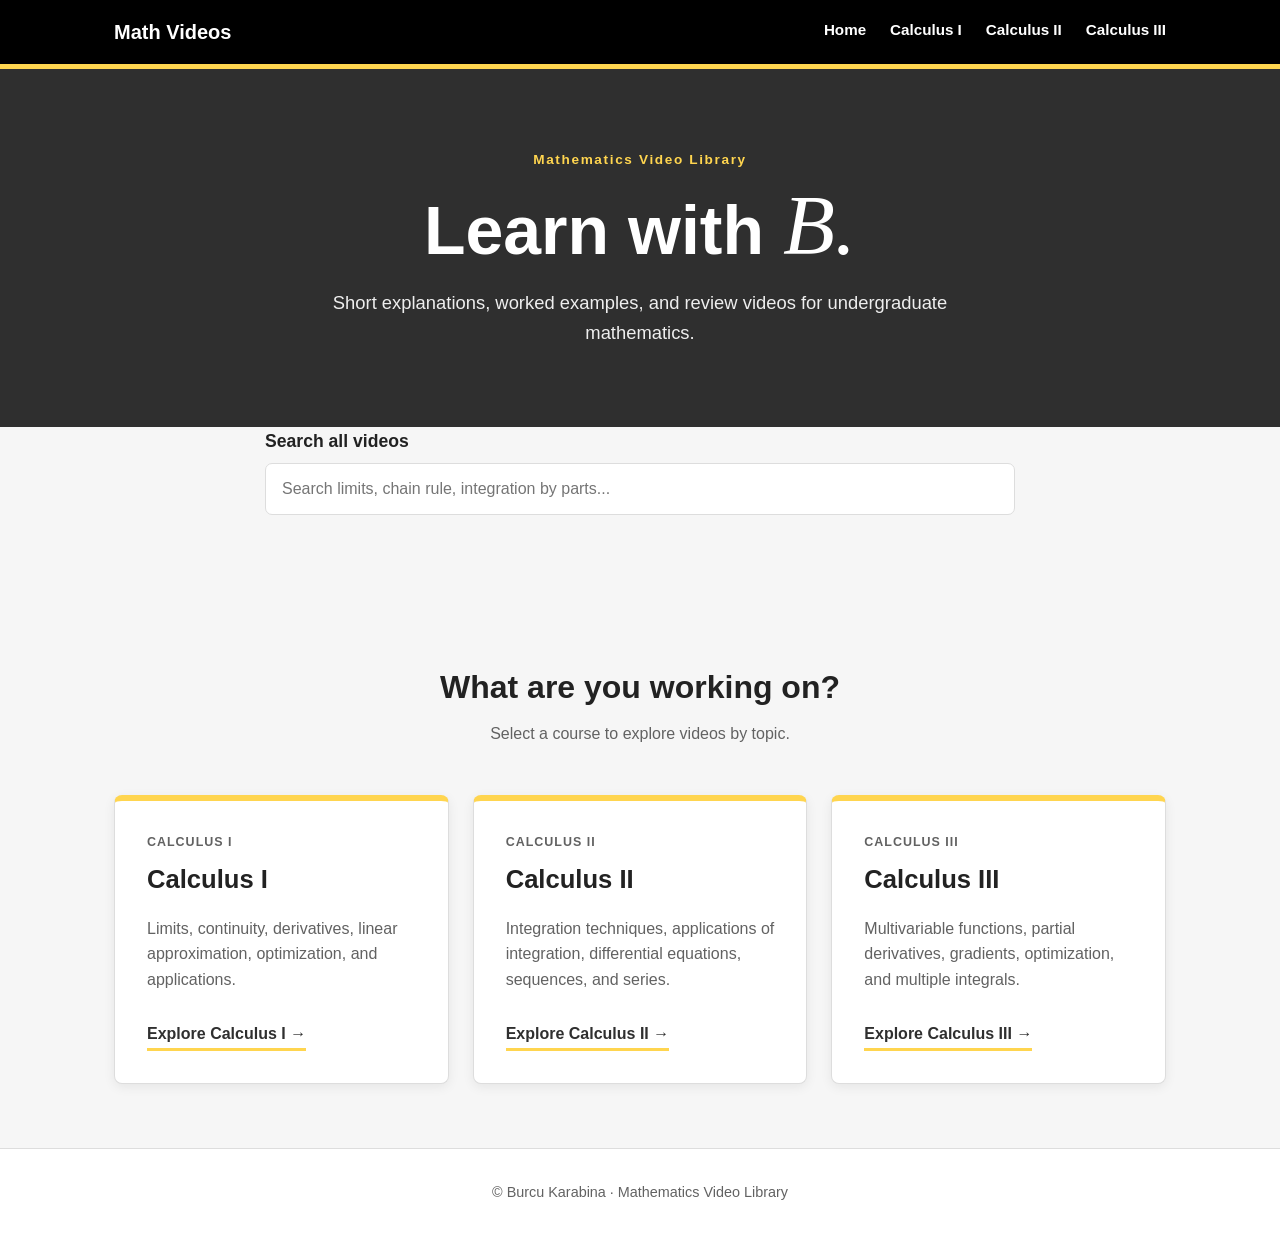
==== index.html @ c0ece79a "Update index.html" ====
<!DOCTYPE html>
<html lang="en">
<head>
  <meta charset="UTF-8">
  <meta name="viewport" content="width=device-width, initial-scale=1.0">

  <title>Math Videos | Burcu Karabina</title>

  <link rel="stylesheet" href="style.css">
</head>

<body>

  <header class="site-header">
    <div class="header-inner">
      <a class="site-title" href="index.html">Math Videos</a>

      <nav aria-label="Main navigation">
        <a href="index.html">Home</a>
        <a href="calculus-1.html">Calculus I</a>
        <a href="calculus-2.html">Calculus II</a>
        <a href="calculus-3.html">Calculus III</a>
      </nav>
    </div>
  </header>

  <section class="hero">
    <div class="hero-content">
      <p class="eyebrow">Mathematics Video Library</p>

      <h1>Learn with <span class="fancy-b">B.</span></h1>

      <p class="hero-text">
        Short explanations, worked examples, and review videos
        for undergraduate mathematics.
      </p>
    </div>
  </section>
<section class="global-search-section">

  <label for="global-search">Search all videos</label>

  <input
    type="search"
    id="global-search"
    placeholder="Search limits, chain rule, integration by parts..."
  >

  <div id="search-results"></div>

</section>
  <main>

    <section class="intro">
      <h2>What are you working on?</h2>

      <p>
        Select a course to explore videos by topic.
      </p>
    </section>

    <section class="courses" aria-label="Available courses">

      <article class="course-card">
        <p class="course-label">CALCULUS I</p>

        <h2>Calculus I</h2>

        <p>
          Limits, continuity, derivatives, linear approximation,
          optimization, and applications.
        </p>

        <a class="course-link" href="calculus-1.html">
          Explore Calculus I →
        </a>
      </article>

      <article class="course-card">
        <p class="course-label">CALCULUS II</p>

        <h2>Calculus II</h2>

        <p>
          Integration techniques, applications of integration,
          differential equations, sequences, and series.
        </p>

        <a class="course-link" href="calculus-2.html">
          Explore Calculus II →
        </a>
      </article>

      <article class="course-card">
        <p class="course-label">CALCULUS III</p>

        <h2>Calculus III</h2>

        <p>
          Multivariable functions, partial derivatives,
          gradients, optimization, and multiple integrals.
        </p>

        <a class="course-link" href="calculus-3.html">
          Explore Calculus III →
        </a>
      </article>

    </section>

  </main>

  <footer>
    <p>© Burcu Karabina · Mathematics Video Library</p>
  </footer>
<script src="videos.js"></script>

<script>
  const searchInput = document.getElementById("global-search");
  const resultsContainer = document.getElementById("search-results");

  searchInput.addEventListener("input", () => {
    const term = searchInput.value.toLowerCase().trim();

    resultsContainer.innerHTML = "";

    if (term === "") {
      return;
    }

    const matches = videos.filter(video =>
      video.title.toLowerCase().includes(term) ||
      video.topic.toLowerCase().includes(term) ||
      video.section.toLowerCase().includes(term) ||
      video.description.toLowerCase().includes(term) ||
      video.courseName.toLowerCase().includes(term)
    );

    if (matches.length === 0) {
      resultsContainer.innerHTML =
        '<p class="no-results">No matching videos found.</p>';
      return;
    }

    matches.forEach(video => {
      const result = document.createElement("a");

      result.className = "search-result";

      result.href = `${video.page}#${video.id}`;

      result.innerHTML = `
        <span class="search-course">
          ${video.courseName}
        </span>

        <strong>${video.title}</strong>

        <span>${video.section}</span>
      `;

      resultsContainer.appendChild(result);
    });
  });
</script>
</body>
</html>
---- style.css ----
/* =========================================
   UW-INSPIRED COLOUR PALETTE
========================================= */

:root {
  --uw-black: #000000;
  --uw-charcoal: #2f2f2f;

  --uw-gold: #ffd54f;
  --uw-light-gold: #fff6cc;

  --uw-teal: #007c89;

  --background: #f6f6f6;
  --surface: #ffffff;

  --text: #222222;
  --muted-text: #626262;
  --border: #dddddd;

  --max-width: 1100px;
}


/* =========================================
   BASE
========================================= */

* {
  box-sizing: border-box;
}

html {
  scroll-behavior: smooth;
}

body {
  margin: 0;

  font-family:
    Arial,
    Helvetica,
    sans-serif;

  background: var(--background);
  color: var(--text);

  line-height: 1.6;
}

a {
  color: inherit;
}


/* =========================================
   NAVIGATION
========================================= */

.site-header {
  background: var(--uw-black);
  color: white;

  border-bottom: 5px solid var(--uw-gold);
}

.header-inner {
  max-width: var(--max-width);

  margin: 0 auto;
  padding: 1rem 1.5rem;

  display: flex;
  align-items: center;
  justify-content: space-between;

  gap: 2rem;
}

.site-title {
  font-size: 1.25rem;
  font-weight: 700;

  text-decoration: none;
}

nav {
  display: flex;
  gap: 1.5rem;
}

nav a {
  color: white;

  font-size: 0.95rem;
  font-weight: 600;

  text-decoration: none;

  padding-bottom: 3px;
}

nav a:hover {
  border-bottom: 3px solid var(--uw-gold);
}


/* =========================================
   HERO
========================================= */

.hero {
  background: var(--uw-charcoal);
  color: white;

  padding: 5rem 1.5rem;
}

.hero-content {
  max-width: var(--max-width);

  margin: 0 auto;
  text-align: center;
}

.eyebrow {
  margin: 0 0 0.5rem;

  color: var(--uw-gold);

  font-size: 0.85rem;
  font-weight: 700;

  letter-spacing: 0.12em;
}

.hero h1 {
  margin: 0;

  font-size: clamp(2.5rem, 6vw, 4.25rem);
  line-height: 1.1;
}

.hero-text {
  max-width: 700px;

  margin: 1rem auto 0;

  color: #eeeeee;

  font-size: 1.15rem;
}


/* =========================================
   MAIN CONTENT
========================================= */

main {
  max-width: var(--max-width);

  margin: 0 auto;
  padding: 3.5rem 1.5rem 4rem;
}

.intro {
  max-width: 700px;

  margin: 0 auto 3rem;

  text-align: center;
}

.intro h2 {
  margin-bottom: 0.5rem;

  font-size: 2rem;
}

.intro p {
  margin-top: 0;

  color: var(--muted-text);
}

.fancy-b {
  font-family: "Snell Roundhand", "Brush Script MT", "Segoe Script", cursive;
  font-size: 1.25em;
  font-weight: 400;
  font-style: italic;
}

/* =========================================
   COURSE CARDS
========================================= */

.courses {
  display: grid;

  grid-template-columns:
    repeat(auto-fit, minmax(250px, 1fr));

  gap: 1.5rem;
}

.course-card {
  background: var(--surface);

  border: 1px solid var(--border);
  border-top: 6px solid var(--uw-gold);

  border-radius: 8px;

  padding: 2rem;

  box-shadow:
    0 3px 12px rgba(0, 0, 0, 0.07);

  transition:
    transform 0.2s ease,
    box-shadow 0.2s ease;
}

.course-card:hover {
  transform: translateY(-4px);

  box-shadow:
    0 8px 20px rgba(0, 0, 0, 0.11);
}

.course-label {
  margin: 0 0 0.4rem;

  color: var(--uw-teal);

  font-size: 0.78rem;
  font-weight: 700;

  letter-spacing: 0.08em;
}

.course-card h2 {
  margin: 0 0 0.75rem;

  font-size: 1.6rem;
}

.course-card p {
  color: var(--muted-text);
}

.course-link {
  display: inline-block;

  margin-top: 0.75rem;

  color: var(--uw-charcoal);

  font-weight: 700;
  text-decoration: none;

  border-bottom: 3px solid var(--uw-gold);

  padding-bottom: 2px;
}

.course-link:hover {
  background: var(--uw-light-gold);
}


/* =========================================
   ACCESSIBILITY
========================================= */

a:focus-visible {
  outline: 3px solid var(--uw-teal);
  outline-offset: 4px;
}


/* =========================================
   FOOTER
========================================= */

footer {
  background: white;

  border-top: 1px solid var(--border);

  padding: 2rem 1.5rem;

  text-align: center;

  color: var(--muted-text);

  font-size: 0.9rem;
}

footer p {
  margin: 0;
}


/* =========================================
   MOBILE
========================================= */

@media (max-width: 700px) {

  .header-inner {
    flex-direction: column;
    align-items: flex-start;

    gap: 0.75rem;
  }

  nav {
    flex-wrap: wrap;

    gap: 0.75rem 1.25rem;
  }

  .hero {
    padding: 3.5rem 1rem;
  }

  main {
    padding:
      2.5rem 1rem
      3rem;
  }

  .course-card {
    padding: 1.5rem;
  }
}

/* =========================================
   COURSE PAGE
========================================= */

.course-hero {
  background: var(--uw-charcoal);
  color: white;

  padding: 3.5rem 1.5rem;
}

.course-hero-content {
  max-width: var(--max-width);

  margin: 0 auto;
}

.course-hero h1 {
  margin: 0;

  font-size: clamp(2.4rem, 5vw, 3.5rem);
}

.course-hero p {
  max-width: 700px;

  margin-top: 0.75rem;

  color: #eeeeee;
}


/* =========================================
   VIDEO SECTIONS
========================================= */

.video-section {
  margin-bottom: 4rem;
}

.video-section h2 {
  margin-bottom: 1.5rem;

  font-size: 1.8rem;
}


/* =========================================
   VIDEO GRID
========================================= */

.video-grid {
  display: grid;

  grid-template-columns:
    repeat(auto-fit, minmax(280px, 1fr));

  gap: 1.5rem;
}


/* =========================================
   VIDEO CARDS
========================================= */

.video-card {
  background: var(--surface);

  border: 1px solid var(--border);

  border-radius: 8px;

  overflow: hidden;

  box-shadow:
    0 3px 12px rgba(0, 0, 0, 0.07);
}

.video-placeholder {
  aspect-ratio: 16 / 9;

  background: var(--uw-charcoal);
  color: white;

  display: flex;
  align-items: center;
  justify-content: center;

  text-align: center;

  font-weight: 700;
}

.video-card-content {
  padding: 1.5rem;
}

.video-topic {
  margin: 0 0 0.3rem;

  color: var(--uw-teal);

  font-size: 0.75rem;
  font-weight: 700;

  letter-spacing: 0.08em;
}

.video-card h3 {
  margin: 0 0 0.5rem;

  font-size: 1.25rem;
}

.video-card p {
  color: var(--muted-text);
}

/* =========================================
   RESPONSIVE VIDEO EMBEDS
========================================= */

.video-wrapper {
  position: relative;
  width: 100%;
  aspect-ratio: 16 / 9;
  background: var(--uw-black);
}

.video-wrapper iframe {
  width: 100%;
  height: 100%;

  display: block;

  border: 0;
}

/* =========================================
   GLOBAL VIDEO SEARCH
========================================= */

.global-search-section {
  max-width: 750px;
  margin: 0 auto 4rem;
}

.global-search-section label {
  display: block;
  margin-bottom: 0.5rem;

  font-weight: 700;
  font-size: 1.1rem;
}

#global-search {
  width: 100%;

  padding: 1rem;

  border: 1px solid var(--border);
  border-radius: 7px;

  background: white;

  font-size: 1rem;
}

#global-search:focus {
  outline: 3px solid var(--uw-teal);
  outline-offset: 2px;
}


/* Search results */

#search-results {
  margin-top: 0.75rem;
}

.search-result {
  display: grid;
  gap: 0.15rem;

  padding: 1rem;

  background: white;

  border: 1px solid var(--border);
  border-bottom: none;

  color: var(--text);
  text-decoration: none;
}

.search-result:first-child {
  border-radius: 7px 7px 0 0;
}

.search-result:last-child {
  border-bottom: 1px solid var(--border);
  border-radius: 0 0 7px 7px;
}

.search-result:only-child {
  border-bottom: 1px solid var(--border);
  border-radius: 7px;
}

.search-result:hover {
  background: var(--uw-light-gold);
}

.search-course {
  color: var(--uw-teal);

  font-size: 0.75rem;
  font-weight: 700;

  letter-spacing: 0.06em;
  text-transform: uppercase;
}

.search-result strong {
  font-size: 1.05rem;
}

.search-result span:last-child {
  color: var(--muted-text);
  font-size: 0.9rem;
}

.video-card {
  scroll-margin-top: 100px;
}

.video-card:target {
  outline: 4px solid var(--uw-gold);
  outline-offset: 4px;
}
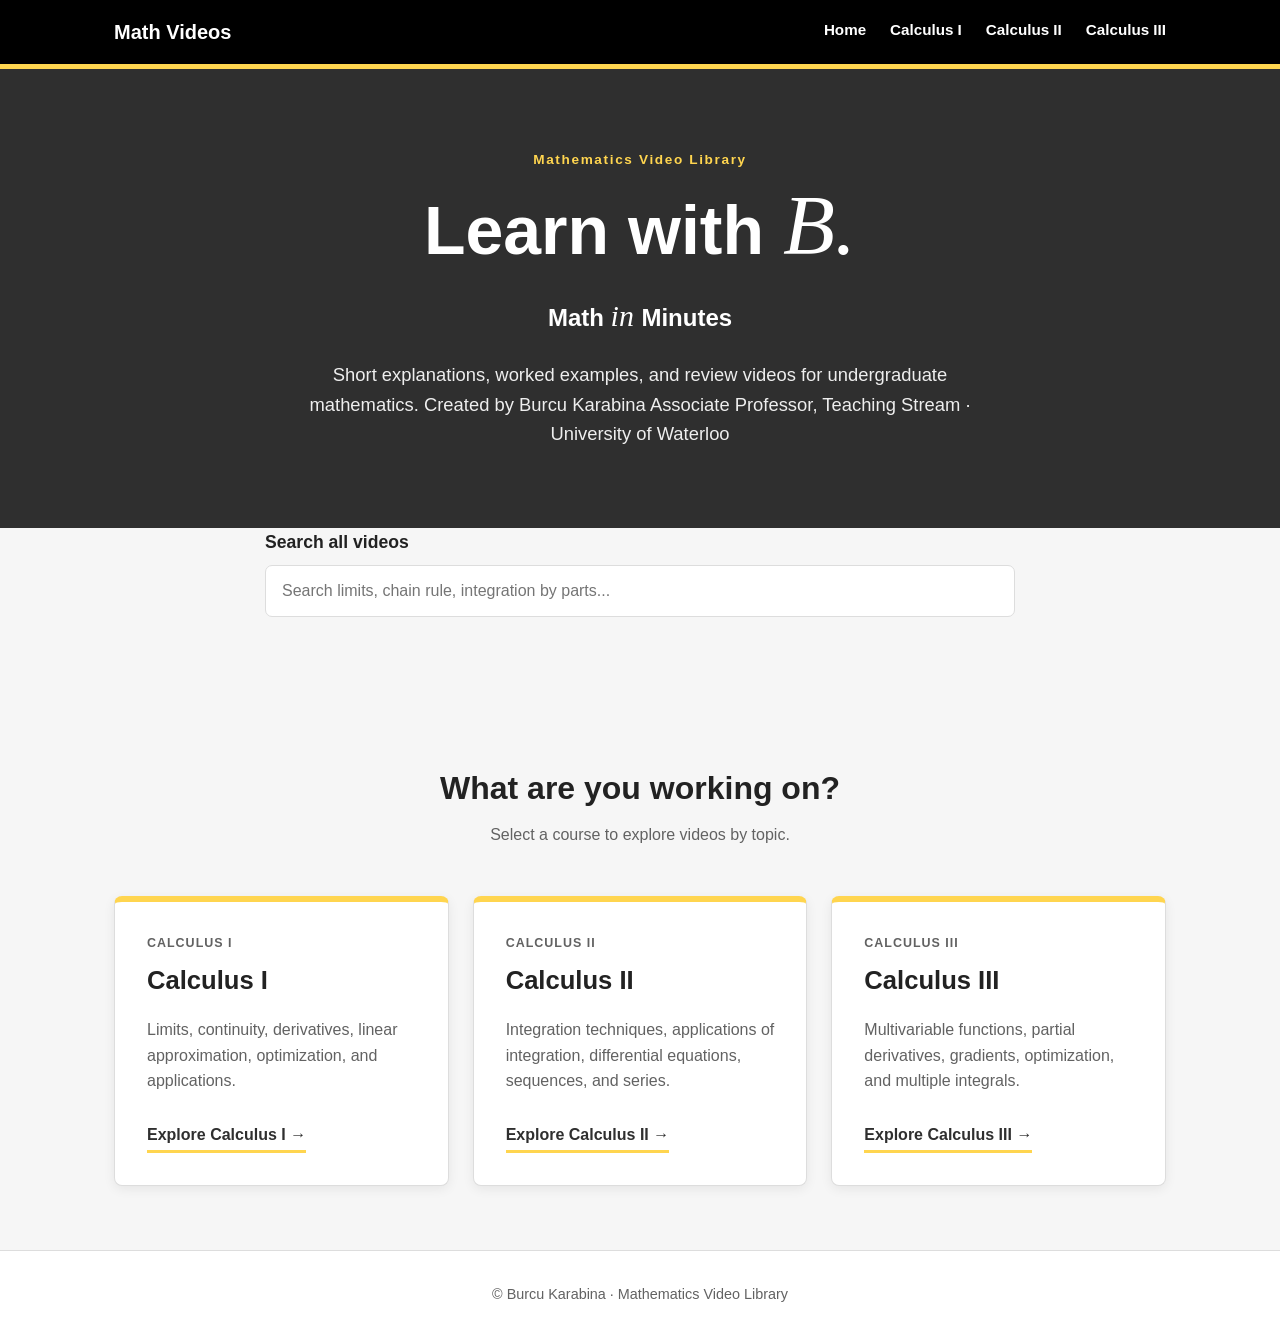
==== commit 61207c38: "Update index.html" ====
--- a/index.html
+++ b/index.html
@@ -29,10 +29,12 @@
       <p class="eyebrow">Mathematics Video Library</p>
 
       <h1>Learn with <span class="fancy-b">B.</span></h1>
+      <h2>Math <span class="fancy-b">in </span> Minutes</h2>
 
       <p class="hero-text">
         Short explanations, worked examples, and review videos
-        for undergraduate mathematics.
+        for undergraduate mathematics. Created by Burcu Karabina
+Associate Professor, Teaching Stream · University of Waterloo
       </p>
     </div>
   </section>
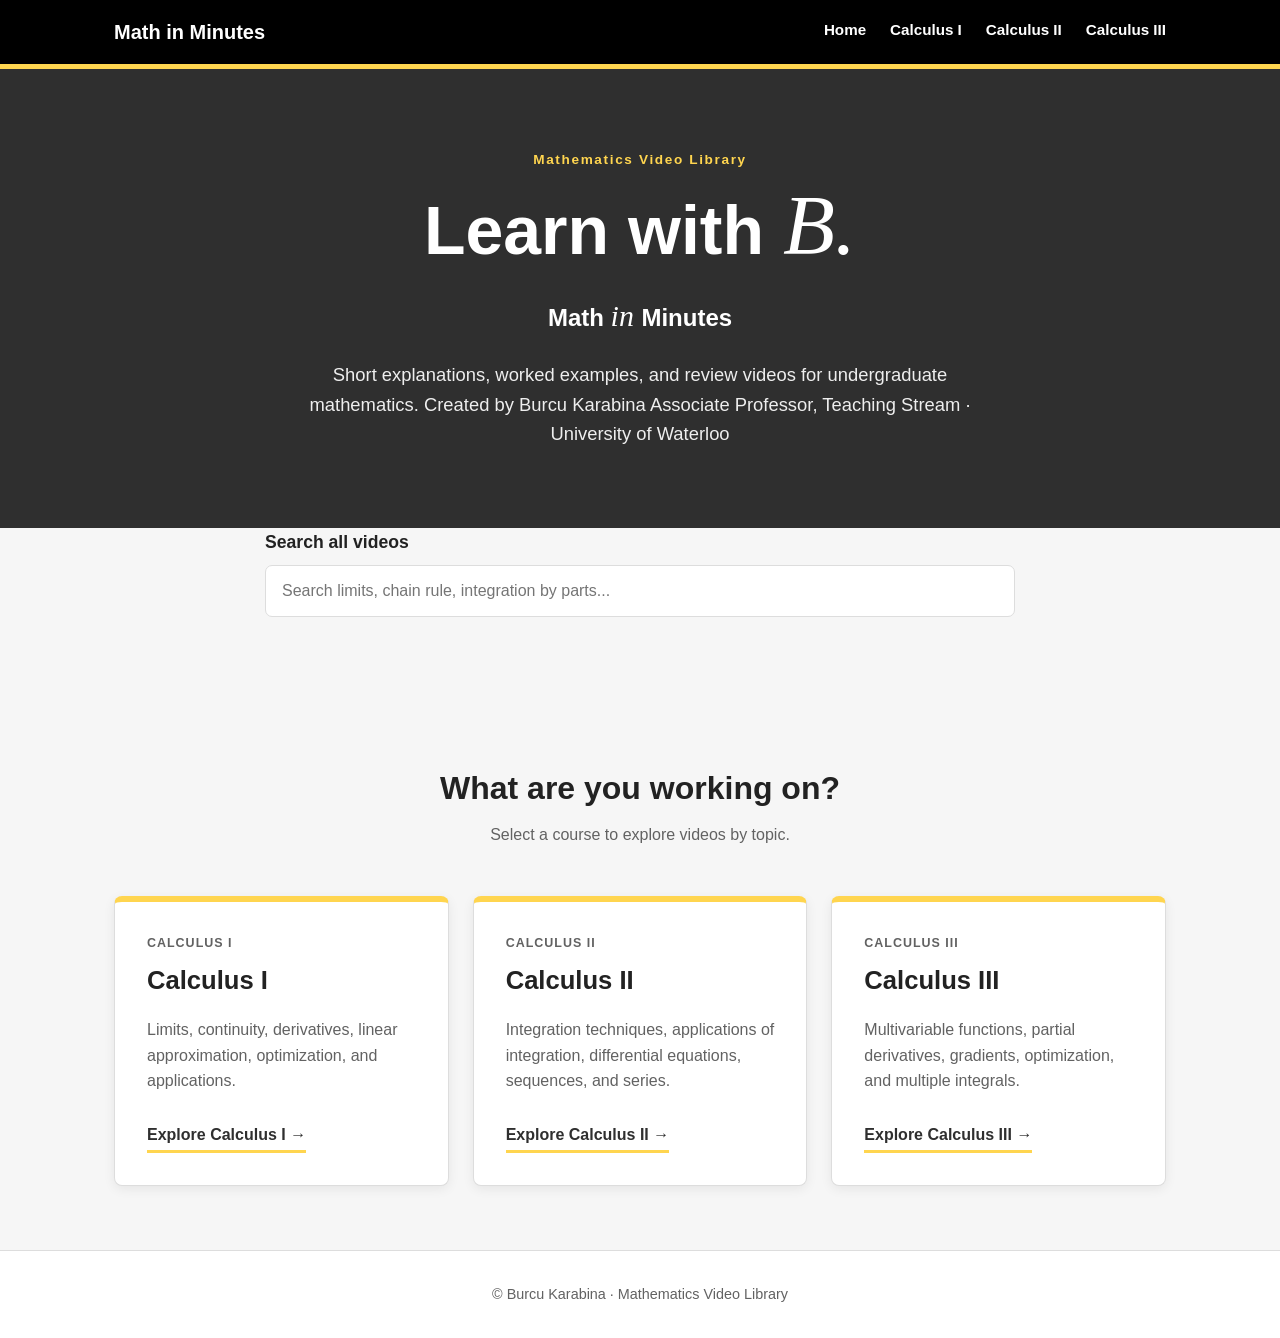
==== commit 9d22569d: "Update index.html" ====
--- a/index.html
+++ b/index.html
@@ -13,7 +13,7 @@
 
   <header class="site-header">
     <div class="header-inner">
-      <a class="site-title" href="index.html">Math Videos</a>
+      <a class="site-title" href="index.html">Math in Minutes</a>
 
       <nav aria-label="Main navigation">
         <a href="index.html">Home</a>
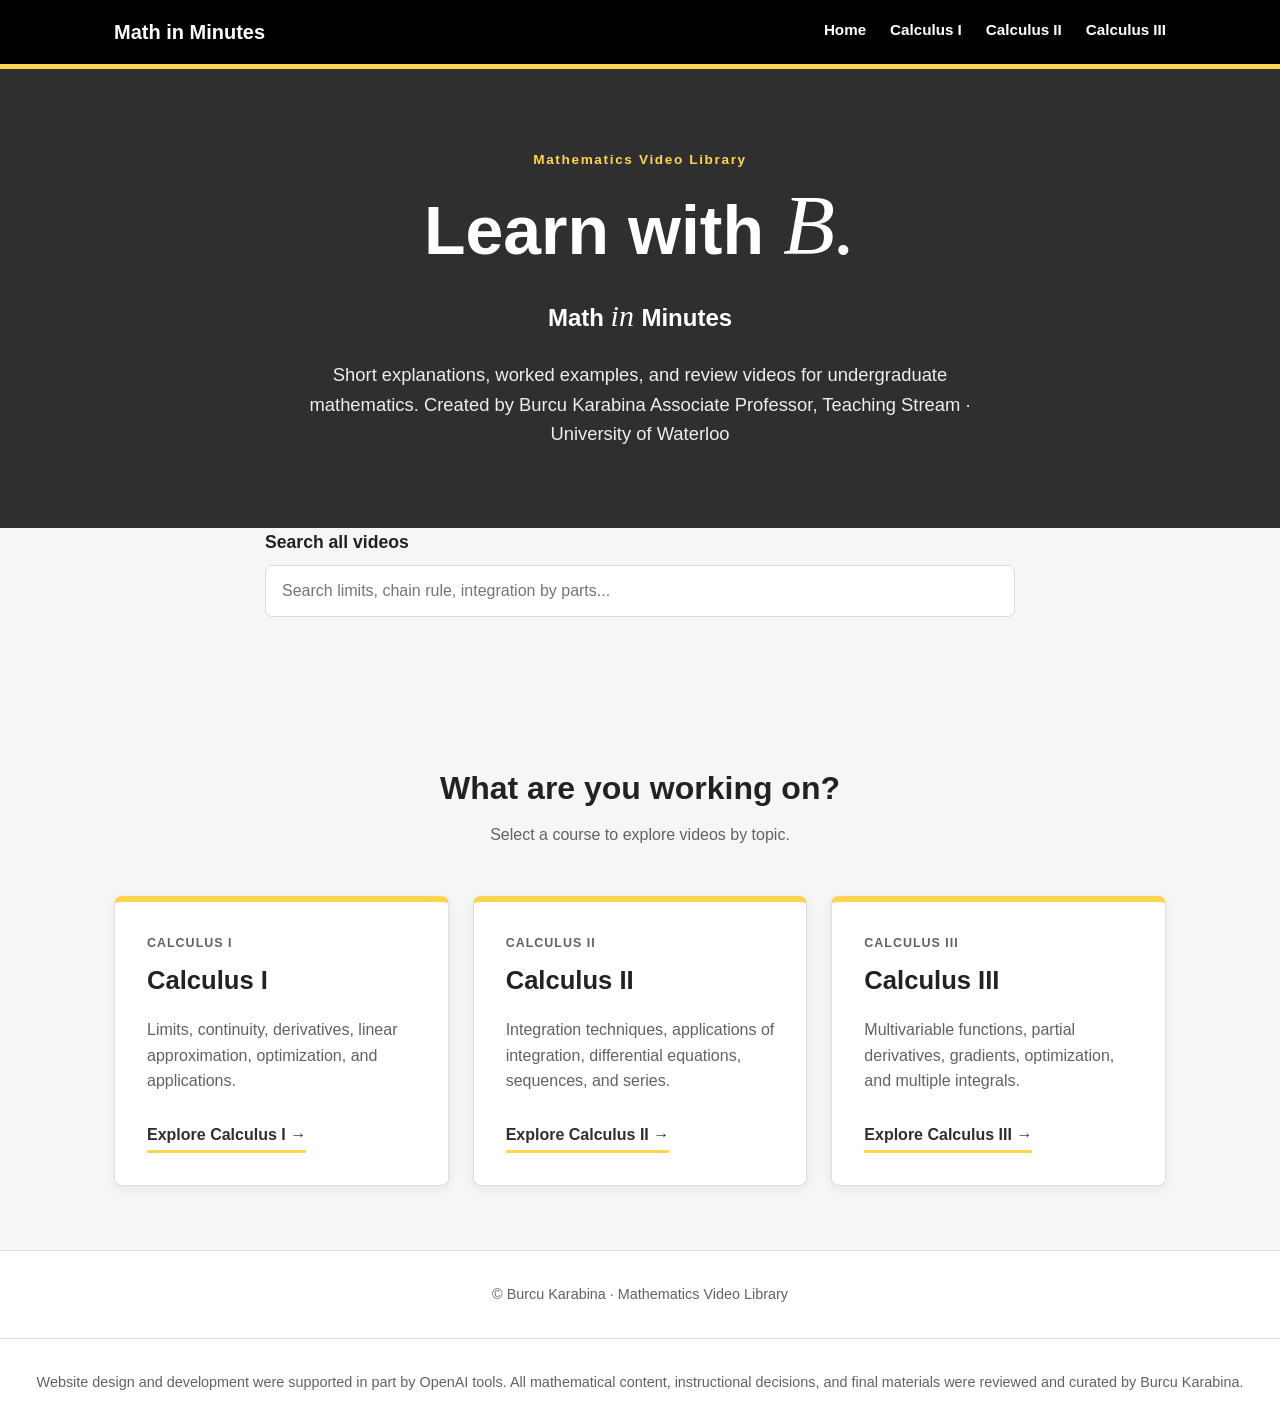
==== commit a7bc31e2: "Update index.html" ====
--- a/index.html
+++ b/index.html
@@ -165,5 +165,12 @@
     });
   });
 </script>
+  <footer class="site-footer">
+  <p>
+    Website design and development were supported in part by OpenAI tools.
+    All mathematical content, instructional decisions, and final materials
+    were reviewed and curated by Burcu Karabina.
+  </p>
+</footer>
 </body>
 </html>
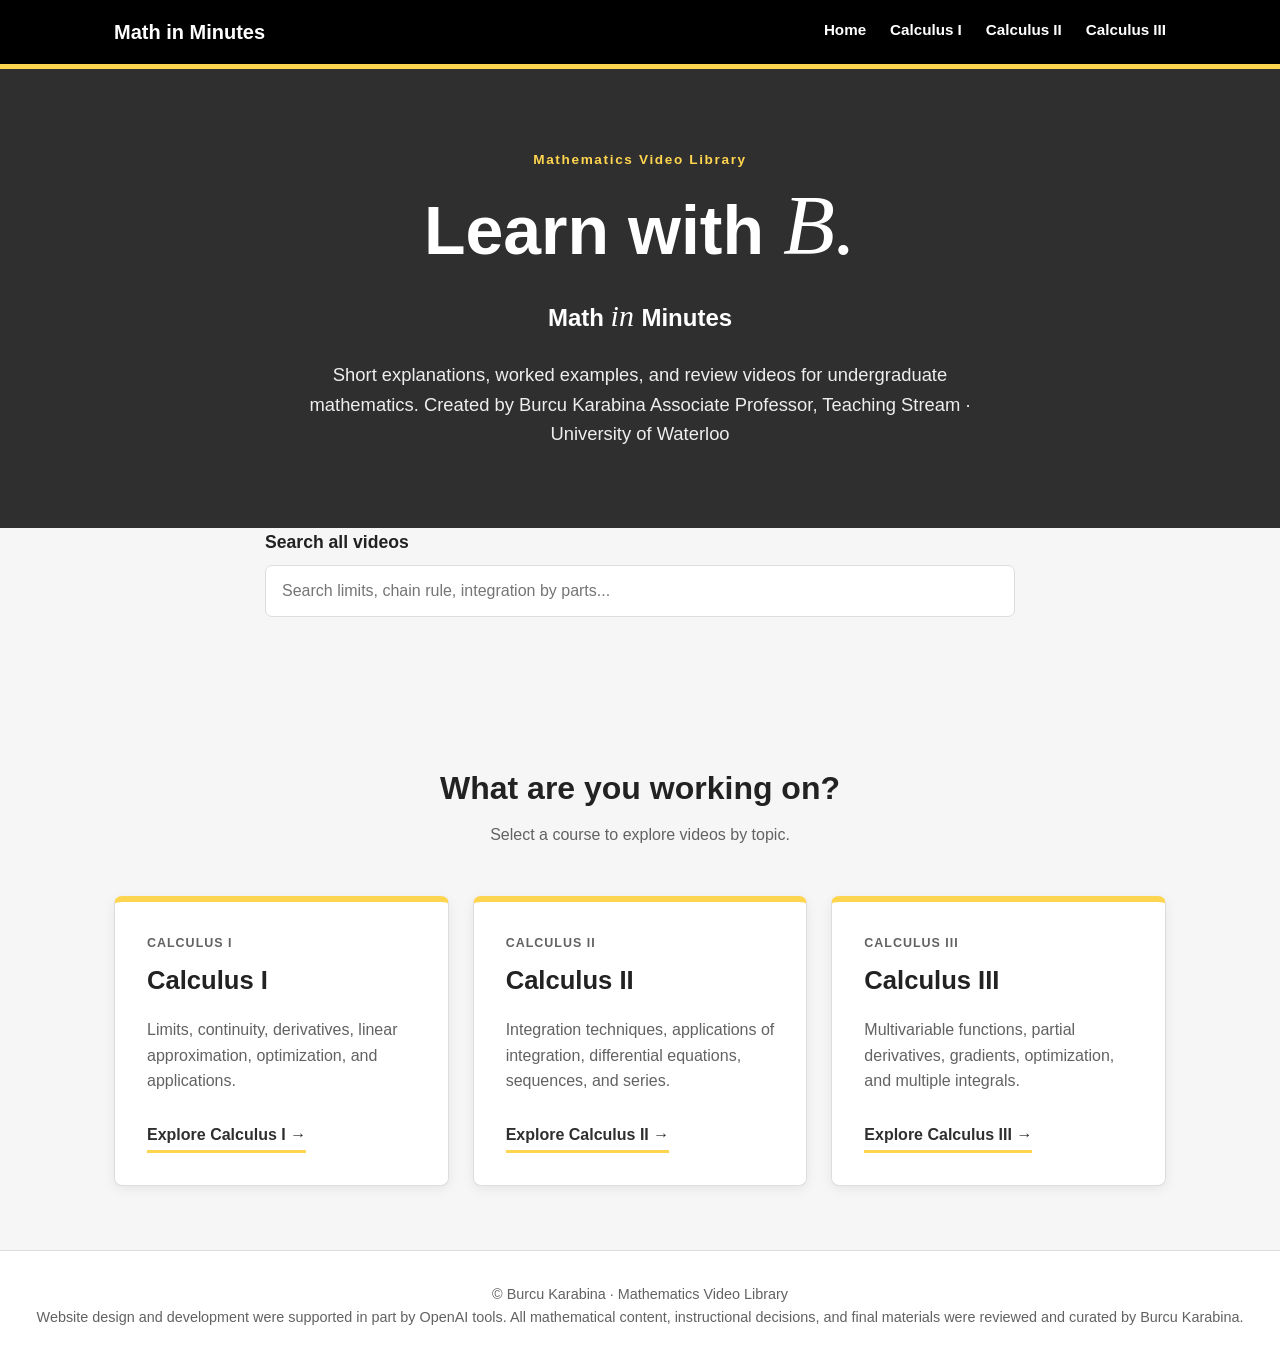
==== commit a930b57e: "Update index.html" ====
--- a/index.html
+++ b/index.html
@@ -114,6 +114,11 @@
 
   <footer>
     <p>© Burcu Karabina · Mathematics Video Library</p>
+     <p>
+    Website design and development were supported in part by OpenAI tools.
+    All mathematical content, instructional decisions, and final materials
+    were reviewed and curated by Burcu Karabina.
+  </p>
   </footer>
 <script src="videos.js"></script>
 
@@ -165,12 +170,5 @@
     });
   });
 </script>
-  <footer class="site-footer">
-  <p>
-    Website design and development were supported in part by OpenAI tools.
-    All mathematical content, instructional decisions, and final materials
-    were reviewed and curated by Burcu Karabina.
-  </p>
-</footer>
 </body>
 </html>
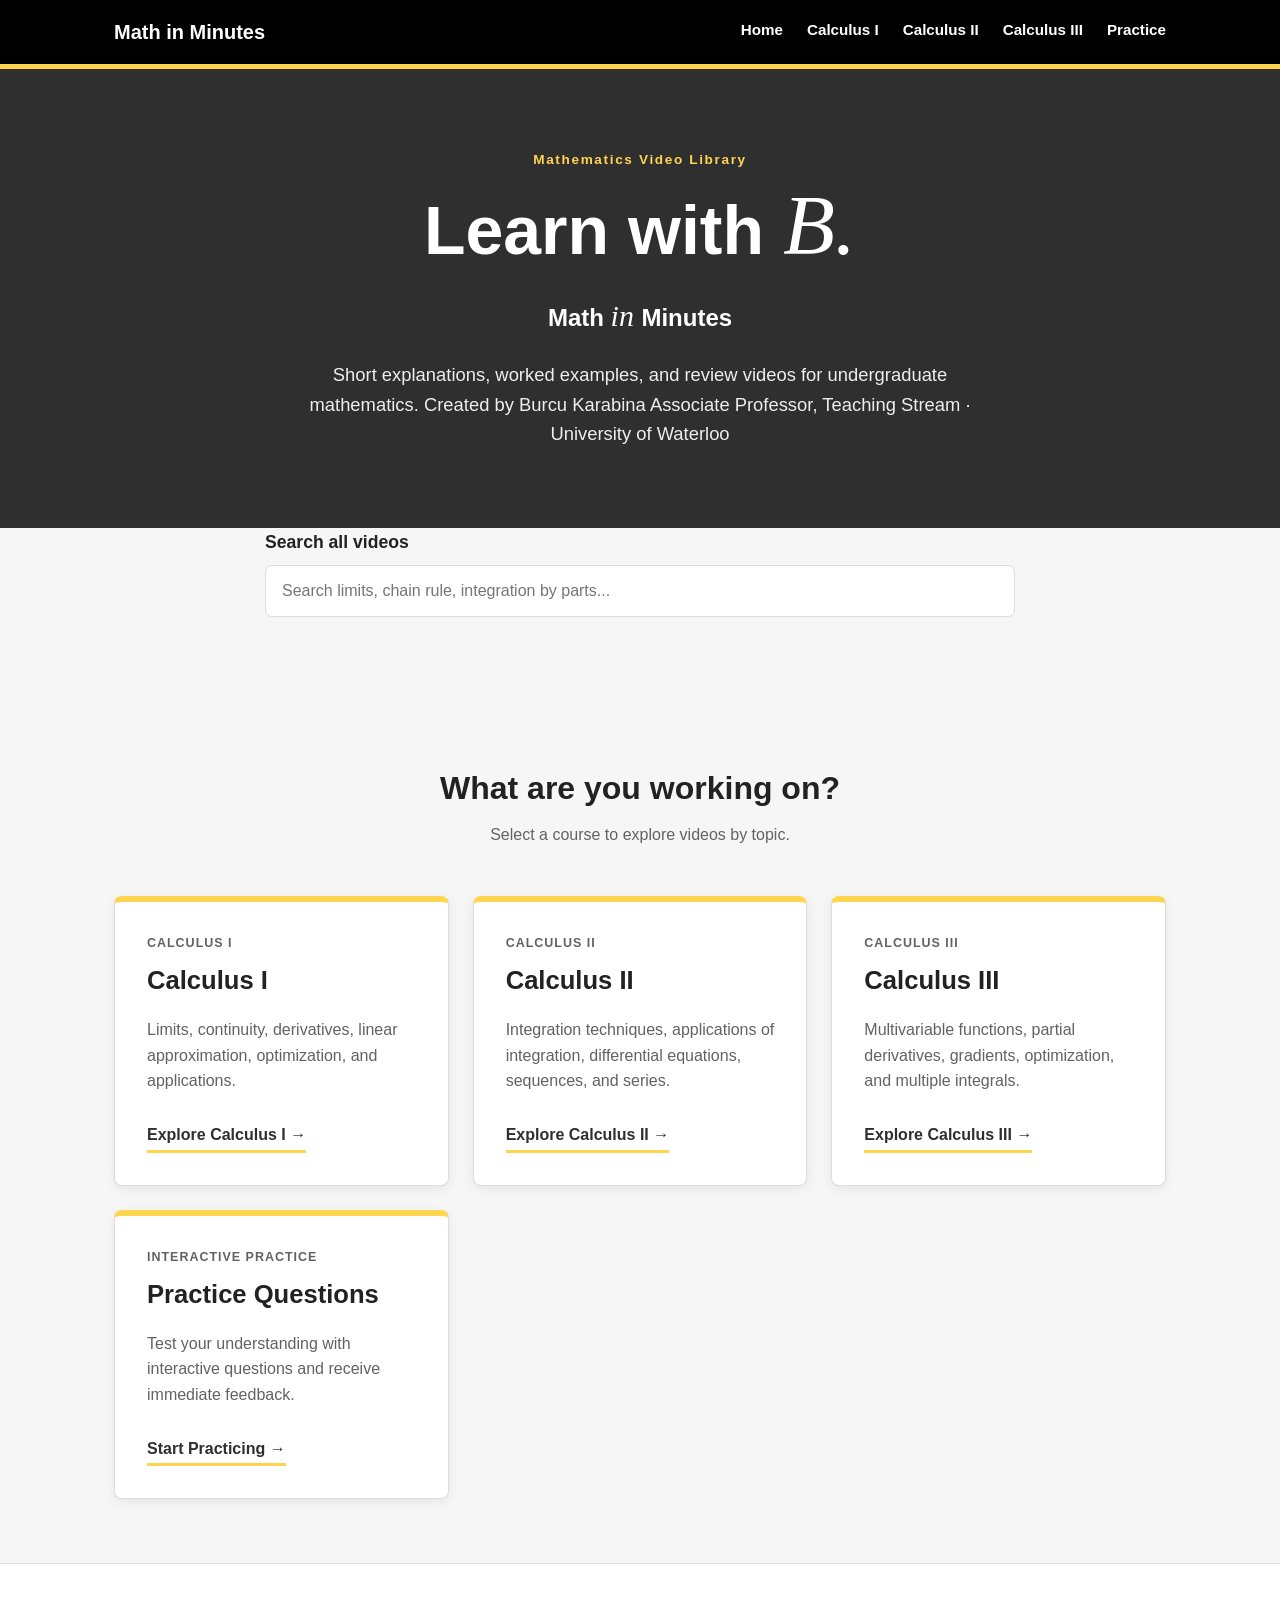
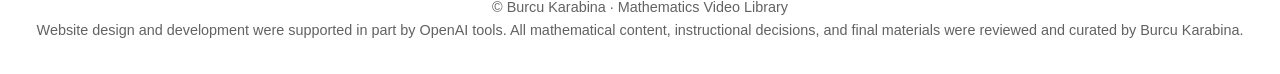
==== commit baceccc0: "Update index.html" ====
--- a/index.html
+++ b/index.html
@@ -4,7 +4,7 @@
   <meta charset="UTF-8">
   <meta name="viewport" content="width=device-width, initial-scale=1.0">
 
-  <title>Math Videos | Burcu Karabina</title>
+  <title>Math in Minutes | Burcu Karabina</title>
 
   <link rel="stylesheet" href="style.css">
 </head>
@@ -16,11 +16,12 @@
       <a class="site-title" href="index.html">Math in Minutes</a>
 
       <nav aria-label="Main navigation">
-        <a href="index.html">Home</a>
-        <a href="calculus-1.html">Calculus I</a>
-        <a href="calculus-2.html">Calculus II</a>
-        <a href="calculus-3.html">Calculus III</a>
-      </nav>
+  <a href="index.html">Home</a>
+  <a href="calculus-1.html">Calculus I</a>
+  <a href="calculus-2.html">Calculus II</a>
+  <a href="calculus-3.html">Calculus III</a>
+  <a href="practice.html">Practice</a>
+</nav>
     </div>
   </header>
 
@@ -107,6 +108,20 @@
           Explore Calculus III →
         </a>
       </article>
+      <article class="course-card">
+  <p class="course-label">INTERACTIVE PRACTICE</p>
+
+  <h2>Practice Questions</h2>
+
+  <p>
+    Test your understanding with interactive questions
+    and receive immediate feedback.
+  </p>
+
+  <a class="course-link" href="practice.html">
+    Start Practicing →
+  </a>
+</article>
 
     </section>
 
--- a/style.css
+++ b/style.css
@@ -576,3 +576,159 @@
   outline: 4px solid var(--uw-gold);
   outline-offset: 4px;
 }
+/* =========================================
+   INTERACTIVE PRACTICE
+========================================= */
+
+.practice-intro {
+  max-width: 750px;
+  margin-bottom: 3rem;
+}
+
+.practice-intro h2 {
+  font-size: 2rem;
+  margin-bottom: 0.5rem;
+}
+
+.practice-intro p {
+  color: var(--muted-text);
+}
+
+
+/* Sections */
+
+.practice-section {
+  margin-bottom: 4rem;
+}
+
+.practice-section > h2 {
+  font-size: 1.8rem;
+  margin-bottom: 1.5rem;
+
+  border-bottom: 4px solid var(--uw-gold);
+  padding-bottom: 0.5rem;
+}
+
+
+/* Question card */
+
+.question-card {
+  background: var(--surface);
+
+  border: 1px solid var(--border);
+  border-radius: 8px;
+
+  padding: 2rem;
+
+  margin-bottom: 1.5rem;
+
+  box-shadow:
+    0 3px 12px rgba(0, 0, 0, 0.06);
+}
+
+.question-number {
+  margin: 0 0 0.5rem;
+
+  color: var(--uw-teal);
+
+  font-size: 0.8rem;
+  font-weight: 700;
+
+  text-transform: uppercase;
+  letter-spacing: 0.08em;
+}
+
+.question-card h3 {
+  margin-top: 0;
+
+  font-size: 1.15rem;
+}
+
+
+/* Choices */
+
+.question-choices {
+  display: grid;
+  gap: 0.75rem;
+
+  margin: 1.5rem 0;
+}
+
+.question-choice {
+  display: flex;
+  align-items: center;
+
+  gap: 0.75rem;
+
+  padding: 0.85rem 1rem;
+
+  border: 1px solid var(--border);
+  border-radius: 6px;
+
+  cursor: pointer;
+
+  background: white;
+}
+
+.question-choice:hover {
+  background: var(--uw-light-gold);
+}
+
+.question-choice input {
+  width: 18px;
+  height: 18px;
+}
+
+
+/* Check button */
+
+.check-answer {
+  background: var(--uw-black);
+  color: white;
+
+  border: none;
+  border-radius: 6px;
+
+  padding: 0.75rem 1.25rem;
+
+  font-size: 0.95rem;
+  font-weight: 700;
+
+  cursor: pointer;
+}
+
+.check-answer:hover {
+  background: var(--uw-charcoal);
+}
+
+
+/* Feedback */
+
+.question-feedback {
+  margin-top: 1rem;
+
+  padding: 1rem;
+
+  border-radius: 6px;
+
+  display: none;
+}
+
+.question-feedback:not(:empty) {
+  display: block;
+}
+
+.feedback-correct {
+  background: #e8f5e9;
+  border-left: 5px solid #2e7d32;
+}
+
+.feedback-incorrect {
+  background: #fff3e0;
+  border-left: 5px solid #ef6c00;
+}
+
+.feedback-neutral {
+  background: #f5f5f5;
+  border-left: 5px solid var(--uw-charcoal);
+}
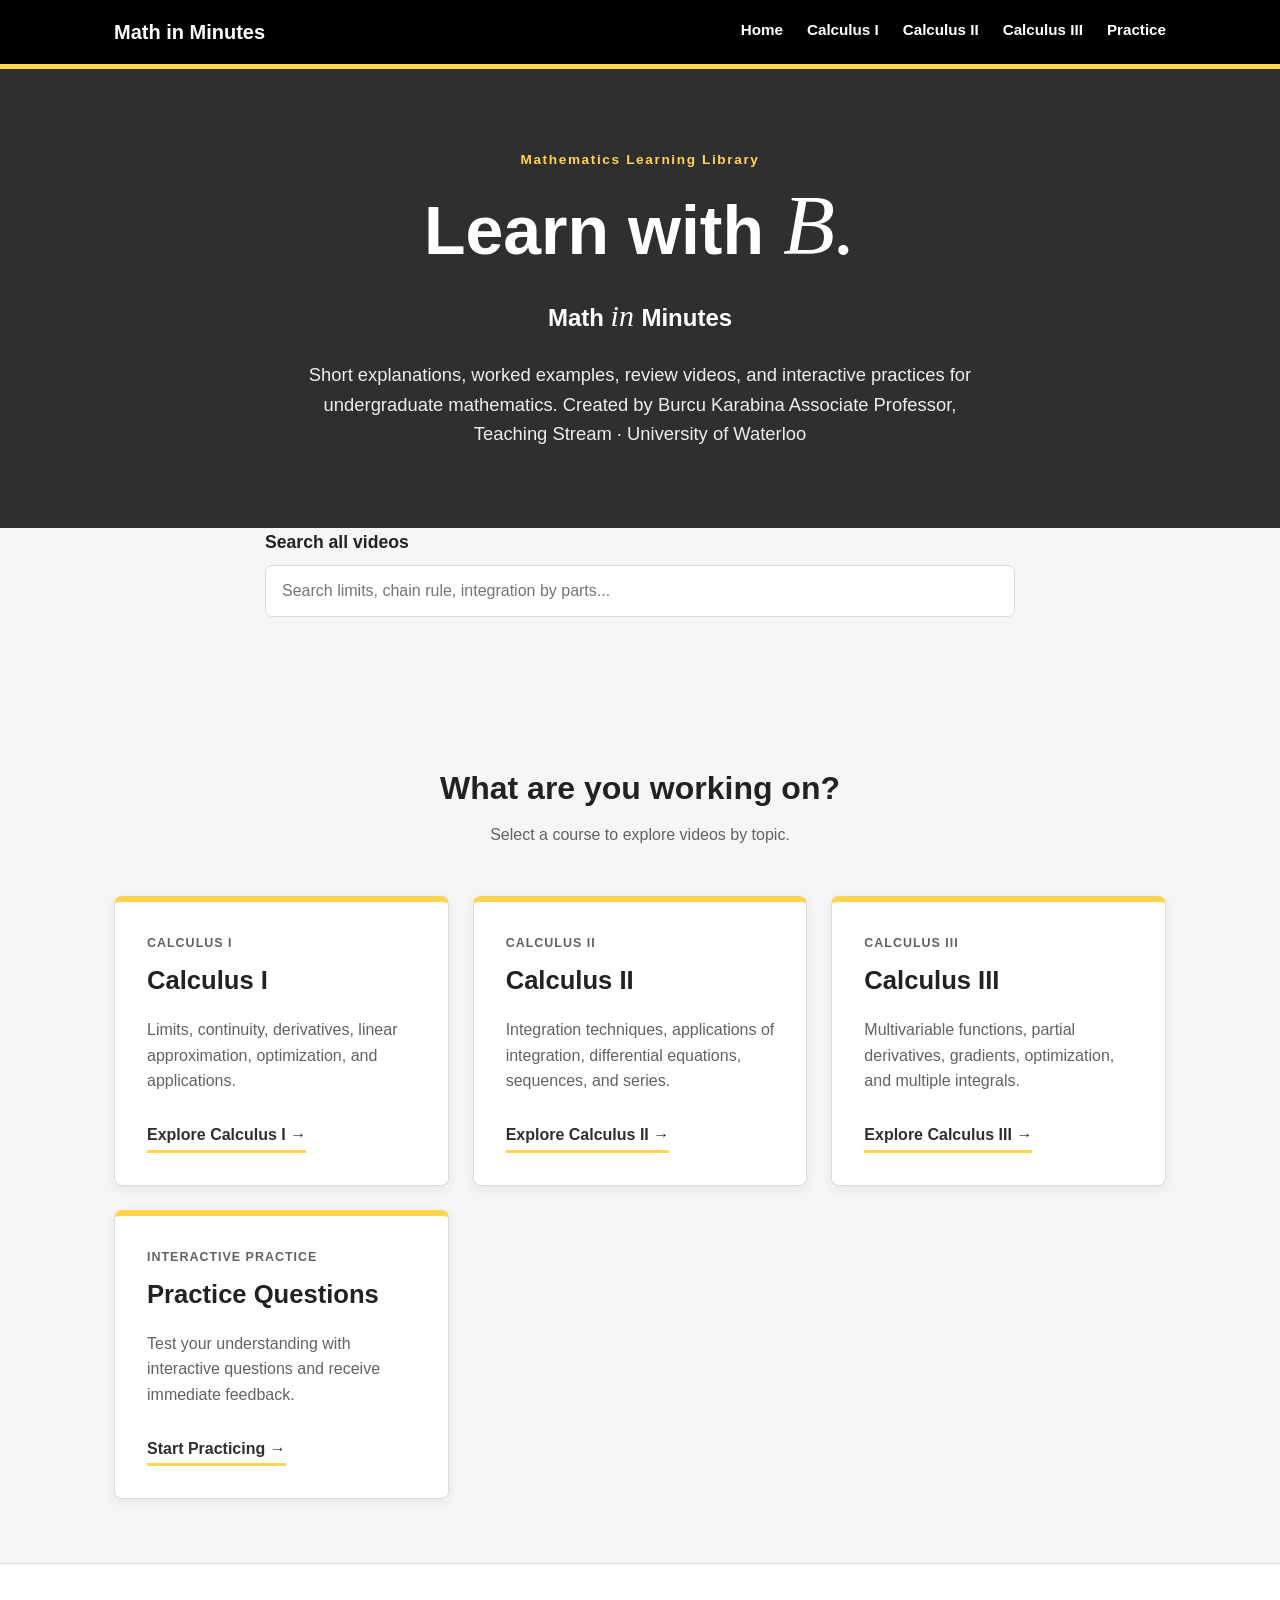
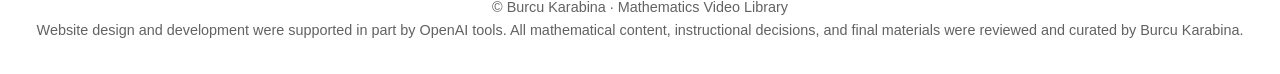
==== commit 611638d3: "Update index.html" ====
--- a/index.html
+++ b/index.html
@@ -27,13 +27,13 @@
 
   <section class="hero">
     <div class="hero-content">
-      <p class="eyebrow">Mathematics Video Library</p>
+      <p class="eyebrow">Mathematics Learning Library</p>
 
       <h1>Learn with <span class="fancy-b">B.</span></h1>
       <h2>Math <span class="fancy-b">in </span> Minutes</h2>
 
       <p class="hero-text">
-        Short explanations, worked examples, and review videos
+        Short explanations, worked examples, review videos, and interactive practices
         for undergraduate mathematics. Created by Burcu Karabina
 Associate Professor, Teaching Stream · University of Waterloo
       </p>
--- a/style.css
+++ b/style.css
@@ -19,6 +19,10 @@
   --border: #dddddd;
 
   --max-width: 1100px;
+
+  /* Practice activity accents */
+  --sorting-bank-bg: #f0bfdc;
+  --sorting-drop-bg: #e4d2ec;
 }
 
 
@@ -183,13 +187,24 @@
   color: var(--muted-text);
 }
 
+
+/* =========================================
+   LEARN WITH B
+========================================= */
+
 .fancy-b {
-  font-family: "Snell Roundhand", "Brush Script MT", "Segoe Script", cursive;
+  font-family:
+    "Snell Roundhand",
+    "Brush Script MT",
+    "Segoe Script",
+    cursive;
+
   font-size: 1.25em;
   font-weight: 400;
   font-style: italic;
 }
 
+
 /* =========================================
    COURSE CARDS
 ========================================= */
@@ -273,7 +288,11 @@
    ACCESSIBILITY
 ========================================= */
 
-a:focus-visible {
+a:focus-visible,
+button:focus-visible,
+input:focus-visible,
+select:focus-visible,
+.sorting-item:focus-visible {
   outline: 3px solid var(--uw-teal);
   outline-offset: 4px;
 }
@@ -299,6 +318,639 @@
 
 footer p {
   margin: 0;
+}
+
+
+/* =========================================
+   COURSE PAGE
+========================================= */
+
+.course-hero {
+  background: var(--uw-charcoal);
+  color: white;
+
+  padding: 3.5rem 1.5rem;
+}
+
+.course-hero-content {
+  max-width: var(--max-width);
+
+  margin: 0 auto;
+}
+
+.course-hero h1 {
+  margin: 0;
+
+  font-size: clamp(2.4rem, 5vw, 3.5rem);
+}
+
+.course-hero p {
+  max-width: 700px;
+
+  margin-top: 0.75rem;
+
+  color: #eeeeee;
+}
+
+
+/* =========================================
+   VIDEO SECTIONS
+========================================= */
+
+.video-section {
+  margin-bottom: 4rem;
+}
+
+.video-section h2 {
+  margin-bottom: 1.5rem;
+
+  font-size: 1.8rem;
+}
+
+
+/* =========================================
+   VIDEO GRID
+========================================= */
+
+.video-grid {
+  display: grid;
+
+  grid-template-columns:
+    repeat(auto-fit, minmax(280px, 1fr));
+
+  gap: 1.5rem;
+}
+
+
+/* =========================================
+   VIDEO CARDS
+========================================= */
+
+.video-card {
+  background: var(--surface);
+
+  border: 1px solid var(--border);
+
+  border-radius: 8px;
+
+  overflow: hidden;
+
+  box-shadow:
+    0 3px 12px rgba(0, 0, 0, 0.07);
+
+  scroll-margin-top: 100px;
+}
+
+.video-card:target {
+  outline: 4px solid var(--uw-gold);
+  outline-offset: 4px;
+}
+
+.video-placeholder {
+  aspect-ratio: 16 / 9;
+
+  background: var(--uw-charcoal);
+  color: white;
+
+  display: flex;
+  align-items: center;
+  justify-content: center;
+
+  text-align: center;
+
+  font-weight: 700;
+}
+
+.video-card-content {
+  padding: 1.5rem;
+}
+
+.video-topic {
+  margin: 0 0 0.3rem;
+
+  color: var(--uw-teal);
+
+  font-size: 0.75rem;
+  font-weight: 700;
+
+  letter-spacing: 0.08em;
+}
+
+.video-card h3 {
+  margin: 0 0 0.5rem;
+
+  font-size: 1.25rem;
+}
+
+.video-card p {
+  color: var(--muted-text);
+}
+
+
+/* =========================================
+   RESPONSIVE VIDEO EMBEDS
+========================================= */
+
+.video-wrapper {
+  position: relative;
+
+  width: 100%;
+  aspect-ratio: 16 / 9;
+
+  background: var(--uw-black);
+}
+
+.video-wrapper iframe {
+  width: 100%;
+  height: 100%;
+
+  display: block;
+
+  border: 0;
+}
+
+
+/* =========================================
+   GLOBAL VIDEO SEARCH
+========================================= */
+
+.global-search-section {
+  max-width: 750px;
+
+  margin: 0 auto 4rem;
+}
+
+.global-search-section label {
+  display: block;
+
+  margin-bottom: 0.5rem;
+
+  font-weight: 700;
+  font-size: 1.1rem;
+}
+
+#global-search {
+  width: 100%;
+
+  padding: 1rem;
+
+  border: 1px solid var(--border);
+  border-radius: 7px;
+
+  background: white;
+
+  font-size: 1rem;
+}
+
+#global-search:focus {
+  outline: 3px solid var(--uw-teal);
+  outline-offset: 2px;
+}
+
+#search-results {
+  margin-top: 0.75rem;
+}
+
+.search-result {
+  display: grid;
+  gap: 0.15rem;
+
+  padding: 1rem;
+
+  background: white;
+
+  border: 1px solid var(--border);
+  border-bottom: none;
+
+  color: var(--text);
+  text-decoration: none;
+}
+
+.search-result:first-child {
+  border-radius: 7px 7px 0 0;
+}
+
+.search-result:last-child {
+  border-bottom: 1px solid var(--border);
+  border-radius: 0 0 7px 7px;
+}
+
+.search-result:only-child {
+  border-bottom: 1px solid var(--border);
+  border-radius: 7px;
+}
+
+.search-result:hover {
+  background: var(--uw-light-gold);
+}
+
+.search-course {
+  color: var(--uw-teal);
+
+  font-size: 0.75rem;
+  font-weight: 700;
+
+  letter-spacing: 0.06em;
+  text-transform: uppercase;
+}
+
+.search-result strong {
+  font-size: 1.05rem;
+}
+
+.search-result span:last-child {
+  color: var(--muted-text);
+  font-size: 0.9rem;
+}
+
+
+/* =========================================
+   INTERACTIVE PRACTICE
+========================================= */
+
+.practice-intro {
+  max-width: 750px;
+
+  margin-bottom: 3rem;
+}
+
+.practice-intro h2 {
+  margin-bottom: 0.5rem;
+
+  font-size: 2rem;
+}
+
+.practice-intro p {
+  color: var(--muted-text);
+}
+
+.practice-section {
+  margin-bottom: 4rem;
+}
+
+.practice-section > h2 {
+  margin-bottom: 1.5rem;
+  padding-bottom: 0.5rem;
+
+  border-bottom: 4px solid var(--uw-gold);
+
+  font-size: 1.8rem;
+}
+
+
+/* =========================================
+   QUESTION CARDS
+========================================= */
+
+.question-card {
+  background: var(--surface);
+
+  border: 1px solid var(--border);
+  border-radius: 8px;
+
+  padding: 2rem;
+
+  margin-bottom: 1.5rem;
+
+  box-shadow:
+    0 3px 12px rgba(0, 0, 0, 0.06);
+}
+
+.question-number {
+  margin: 0 0 0.5rem;
+
+  color: var(--uw-teal);
+
+  font-size: 0.8rem;
+  font-weight: 700;
+
+  text-transform: uppercase;
+  letter-spacing: 0.08em;
+}
+
+.question-card h3 {
+  margin-top: 0;
+
+  font-size: 1.15rem;
+}
+
+
+/* =========================================
+   MULTIPLE CHOICE
+========================================= */
+
+.question-choices {
+  display: grid;
+  gap: 0.75rem;
+
+  margin: 1.5rem 0;
+}
+
+.question-choice {
+  display: flex;
+  align-items: center;
+
+  gap: 0.75rem;
+
+  padding: 0.85rem 1rem;
+
+  border: 1px solid var(--border);
+  border-radius: 6px;
+
+  cursor: pointer;
+
+  background: white;
+}
+
+.question-choice:hover {
+  background: var(--uw-light-gold);
+}
+
+.question-choice input {
+  width: 18px;
+  height: 18px;
+}
+
+
+/* =========================================
+   BUTTONS
+========================================= */
+
+.check-answer {
+  background: var(--uw-black);
+  color: white;
+
+  border: none;
+  border-radius: 6px;
+
+  padding: 0.75rem 1.25rem;
+
+  font-size: 0.95rem;
+  font-weight: 700;
+
+  cursor: pointer;
+}
+
+.check-answer:hover {
+  background: var(--uw-charcoal);
+}
+
+
+/* =========================================
+   FEEDBACK
+========================================= */
+
+.question-feedback {
+  margin-top: 1rem;
+
+  padding: 1rem;
+
+  border-radius: 6px;
+
+  display: none;
+}
+
+.question-feedback:not(:empty) {
+  display: block;
+}
+
+.feedback-correct {
+  background: #e8f5e9;
+
+  border-left: 5px solid #2e7d32;
+}
+
+.feedback-incorrect {
+  background: #fff3e0;
+
+  border-left: 5px solid #ef6c00;
+}
+
+.feedback-neutral {
+  background: #f5f5f5;
+
+  border-left: 5px solid var(--uw-charcoal);
+}
+
+
+/* =========================================
+   SORTING BUCKET QUESTIONS
+========================================= */
+
+.sorting-question {
+  padding: 2rem;
+}
+
+.sorting-instructions {
+  margin-bottom: 1.5rem;
+
+  color: var(--muted-text);
+
+  line-height: 1.6;
+}
+
+
+/* Top bank */
+
+.sorting-bank {
+  margin: 1.5rem 0 0;
+
+  border: 4px solid var(--uw-charcoal);
+  border-bottom: 0;
+
+  background: var(--sorting-bank-bg);
+
+  padding: 1.25rem;
+}
+
+.sorting-bank h4 {
+  margin: 0 0 1rem;
+
+  font-size: 1.05rem;
+  font-weight: 700;
+}
+
+
+/* Items waiting to be sorted */
+
+.sorting-item-container {
+  display: flex;
+  flex-wrap: wrap;
+
+  align-items: flex-start;
+
+  gap: 0.9rem;
+}
+
+.sorting-item {
+  display: inline-flex;
+  align-items: center;
+
+  gap: 0.55rem;
+
+  min-height: 66px;
+
+  padding: 0.85rem 1.1rem;
+
+  background: white;
+
+  border: 3px solid var(--uw-charcoal);
+  border-radius: 9px;
+
+  cursor: grab;
+
+  transition:
+    transform 0.15s ease,
+    box-shadow 0.15s ease,
+    border-color 0.15s ease,
+    background 0.15s ease;
+}
+
+.sorting-item:hover {
+  transform: translateY(-2px);
+
+  box-shadow:
+    0 4px 10px rgba(0, 0, 0, 0.12);
+}
+
+.sorting-item.selected {
+  border-color: var(--uw-teal);
+
+  background: #eefafa;
+}
+
+.sorting-item.dragging {
+  opacity: 0.6;
+}
+
+.sorting-item-number {
+  color: var(--uw-teal);
+
+  font-weight: 700;
+}
+
+.sorting-item-content {
+  font-size: 1.05rem;
+}
+
+
+/* Bottom bucket area */
+
+.sorting-buckets {
+  display: grid;
+
+  grid-template-columns:
+    repeat(auto-fit, minmax(220px, 1fr));
+
+  gap: 1rem;
+
+  margin-bottom: 1.5rem;
+
+  padding: 1.25rem;
+
+  border: 4px solid var(--uw-charcoal);
+
+  background: white;
+}
+
+.sorting-bucket {
+  background: white;
+
+  border: 3px solid var(--uw-charcoal);
+  border-radius: 10px;
+
+  overflow: hidden;
+}
+
+.sorting-bucket-title {
+  padding: 0.85rem 1rem;
+
+  background: white;
+  color: var(--text);
+
+  border-bottom: 3px solid var(--uw-charcoal);
+
+  text-align: center;
+
+  font-size: 1rem;
+  font-weight: 700;
+}
+
+.sorting-dropzone {
+  min-height: 110px;
+
+  padding: 0.85rem;
+
+  background: var(--sorting-drop-bg);
+
+  display: flex;
+  flex-direction: column;
+
+  gap: 0.7rem;
+
+  transition:
+    background 0.15s ease,
+    outline 0.15s ease;
+}
+
+.sorting-dropzone.drag-over {
+  background: var(--uw-light-gold);
+
+  outline: 3px dashed var(--uw-charcoal);
+  outline-offset: -6px;
+}
+
+
+/* Items after they are placed */
+
+.sorting-dropzone .sorting-item {
+  width: 100%;
+
+  background: white;
+}
+
+
+/* Accessible click alternative */
+
+.sorting-place-button {
+  width: calc(100% - 1.5rem);
+
+  margin: 0 0.75rem 0.75rem;
+
+  padding: 0.65rem 0.8rem;
+
+  background: white;
+
+  border: 1px solid var(--border);
+  border-radius: 6px;
+
+  font-size: 0.88rem;
+  font-weight: 600;
+
+  cursor: pointer;
+}
+
+.sorting-place-button:hover {
+  background: var(--uw-light-gold);
+}
+
+
+/* Sorting feedback */
+
+.sorting-item.sorting-correct {
+  border-color: #2e7d32;
+
+  background: #e8f5e9;
+}
+
+.sorting-item.sorting-incorrect {
+  border-color: #c46a00;
+
+  background: #fff3e0;
+}
+
+.sorting-summary {
+  margin-top: 1rem;
 }
 
 
@@ -334,401 +986,26 @@
   .course-card {
     padding: 1.5rem;
   }
-}
-
-/* =========================================
-   COURSE PAGE
-========================================= */
-
-.course-hero {
-  background: var(--uw-charcoal);
-  color: white;
-
-  padding: 3.5rem 1.5rem;
-}
-
-.course-hero-content {
-  max-width: var(--max-width);
-
-  margin: 0 auto;
-}
-
-.course-hero h1 {
-  margin: 0;
-
-  font-size: clamp(2.4rem, 5vw, 3.5rem);
-}
-
-.course-hero p {
-  max-width: 700px;
-
-  margin-top: 0.75rem;
-
-  color: #eeeeee;
-}
-
-
-/* =========================================
-   VIDEO SECTIONS
-========================================= */
-
-.video-section {
-  margin-bottom: 4rem;
-}
-
-.video-section h2 {
-  margin-bottom: 1.5rem;
-
-  font-size: 1.8rem;
-}
-
-
-/* =========================================
-   VIDEO GRID
-========================================= */
-
-.video-grid {
-  display: grid;
-
-  grid-template-columns:
-    repeat(auto-fit, minmax(280px, 1fr));
-
-  gap: 1.5rem;
-}
-
-
-/* =========================================
-   VIDEO CARDS
-========================================= */
-
-.video-card {
-  background: var(--surface);
-
-  border: 1px solid var(--border);
-
-  border-radius: 8px;
-
-  overflow: hidden;
-
-  box-shadow:
-    0 3px 12px rgba(0, 0, 0, 0.07);
-}
-
-.video-placeholder {
-  aspect-ratio: 16 / 9;
-
-  background: var(--uw-charcoal);
-  color: white;
-
-  display: flex;
-  align-items: center;
-  justify-content: center;
-
-  text-align: center;
-
-  font-weight: 700;
-}
-
-.video-card-content {
-  padding: 1.5rem;
-}
-
-.video-topic {
-  margin: 0 0 0.3rem;
-
-  color: var(--uw-teal);
-
-  font-size: 0.75rem;
-  font-weight: 700;
-
-  letter-spacing: 0.08em;
-}
-
-.video-card h3 {
-  margin: 0 0 0.5rem;
-
-  font-size: 1.25rem;
-}
-
-.video-card p {
-  color: var(--muted-text);
-}
-
-/* =========================================
-   RESPONSIVE VIDEO EMBEDS
-========================================= */
-
-.video-wrapper {
-  position: relative;
-  width: 100%;
-  aspect-ratio: 16 / 9;
-  background: var(--uw-black);
-}
-
-.video-wrapper iframe {
-  width: 100%;
-  height: 100%;
-
-  display: block;
-
-  border: 0;
-}
-
-/* =========================================
-   GLOBAL VIDEO SEARCH
-========================================= */
-
-.global-search-section {
-  max-width: 750px;
-  margin: 0 auto 4rem;
-}
-
-.global-search-section label {
-  display: block;
-  margin-bottom: 0.5rem;
-
-  font-weight: 700;
-  font-size: 1.1rem;
-}
-
-#global-search {
-  width: 100%;
-
-  padding: 1rem;
-
-  border: 1px solid var(--border);
-  border-radius: 7px;
-
-  background: white;
-
-  font-size: 1rem;
-}
-
-#global-search:focus {
-  outline: 3px solid var(--uw-teal);
-  outline-offset: 2px;
-}
-
-
-/* Search results */
-
-#search-results {
-  margin-top: 0.75rem;
-}
-
-.search-result {
-  display: grid;
-  gap: 0.15rem;
-
-  padding: 1rem;
-
-  background: white;
-
-  border: 1px solid var(--border);
-  border-bottom: none;
-
-  color: var(--text);
-  text-decoration: none;
-}
-
-.search-result:first-child {
-  border-radius: 7px 7px 0 0;
-}
-
-.search-result:last-child {
-  border-bottom: 1px solid var(--border);
-  border-radius: 0 0 7px 7px;
-}
-
-.search-result:only-child {
-  border-bottom: 1px solid var(--border);
-  border-radius: 7px;
-}
-
-.search-result:hover {
-  background: var(--uw-light-gold);
-}
-
-.search-course {
-  color: var(--uw-teal);
-
-  font-size: 0.75rem;
-  font-weight: 700;
-
-  letter-spacing: 0.06em;
-  text-transform: uppercase;
-}
-
-.search-result strong {
-  font-size: 1.05rem;
-}
-
-.search-result span:last-child {
-  color: var(--muted-text);
-  font-size: 0.9rem;
-}
-
-.video-card {
-  scroll-margin-top: 100px;
-}
-
-.video-card:target {
-  outline: 4px solid var(--uw-gold);
-  outline-offset: 4px;
-}
-/* =========================================
-   INTERACTIVE PRACTICE
-========================================= */
-
-.practice-intro {
-  max-width: 750px;
-  margin-bottom: 3rem;
-}
-
-.practice-intro h2 {
-  font-size: 2rem;
-  margin-bottom: 0.5rem;
-}
-
-.practice-intro p {
-  color: var(--muted-text);
-}
-
-
-/* Sections */
-
-.practice-section {
-  margin-bottom: 4rem;
-}
-
-.practice-section > h2 {
-  font-size: 1.8rem;
-  margin-bottom: 1.5rem;
-
-  border-bottom: 4px solid var(--uw-gold);
-  padding-bottom: 0.5rem;
-}
-
-
-/* Question card */
-
-.question-card {
-  background: var(--surface);
-
-  border: 1px solid var(--border);
-  border-radius: 8px;
-
-  padding: 2rem;
-
-  margin-bottom: 1.5rem;
-
-  box-shadow:
-    0 3px 12px rgba(0, 0, 0, 0.06);
-}
-
-.question-number {
-  margin: 0 0 0.5rem;
-
-  color: var(--uw-teal);
-
-  font-size: 0.8rem;
-  font-weight: 700;
-
-  text-transform: uppercase;
-  letter-spacing: 0.08em;
-}
-
-.question-card h3 {
-  margin-top: 0;
-
-  font-size: 1.15rem;
-}
-
-
-/* Choices */
-
-.question-choices {
-  display: grid;
-  gap: 0.75rem;
-
-  margin: 1.5rem 0;
-}
-
-.question-choice {
-  display: flex;
-  align-items: center;
-
-  gap: 0.75rem;
-
-  padding: 0.85rem 1rem;
-
-  border: 1px solid var(--border);
-  border-radius: 6px;
-
-  cursor: pointer;
-
-  background: white;
-}
-
-.question-choice:hover {
-  background: var(--uw-light-gold);
-}
-
-.question-choice input {
-  width: 18px;
-  height: 18px;
-}
-
-
-/* Check button */
-
-.check-answer {
-  background: var(--uw-black);
-  color: white;
-
-  border: none;
-  border-radius: 6px;
-
-  padding: 0.75rem 1.25rem;
-
-  font-size: 0.95rem;
-  font-weight: 700;
-
-  cursor: pointer;
-}
-
-.check-answer:hover {
-  background: var(--uw-charcoal);
-}
-
-
-/* Feedback */
-
-.question-feedback {
-  margin-top: 1rem;
-
-  padding: 1rem;
-
-  border-radius: 6px;
-
-  display: none;
-}
-
-.question-feedback:not(:empty) {
-  display: block;
-}
-
-.feedback-correct {
-  background: #e8f5e9;
-  border-left: 5px solid #2e7d32;
-}
-
-.feedback-incorrect {
-  background: #fff3e0;
-  border-left: 5px solid #ef6c00;
-}
-
-.feedback-neutral {
-  background: #f5f5f5;
-  border-left: 5px solid var(--uw-charcoal);
-}
+
+  .question-card {
+    padding: 1.25rem;
+  }
+
+  .sorting-question {
+    padding: 1.25rem;
+  }
+
+  .sorting-bank {
+    padding: 0.85rem;
+  }
+
+  .sorting-item {
+    width: 100%;
+  }
+
+  .sorting-buckets {
+    grid-template-columns: 1fr;
+
+    padding: 1rem;
+  }
+}
